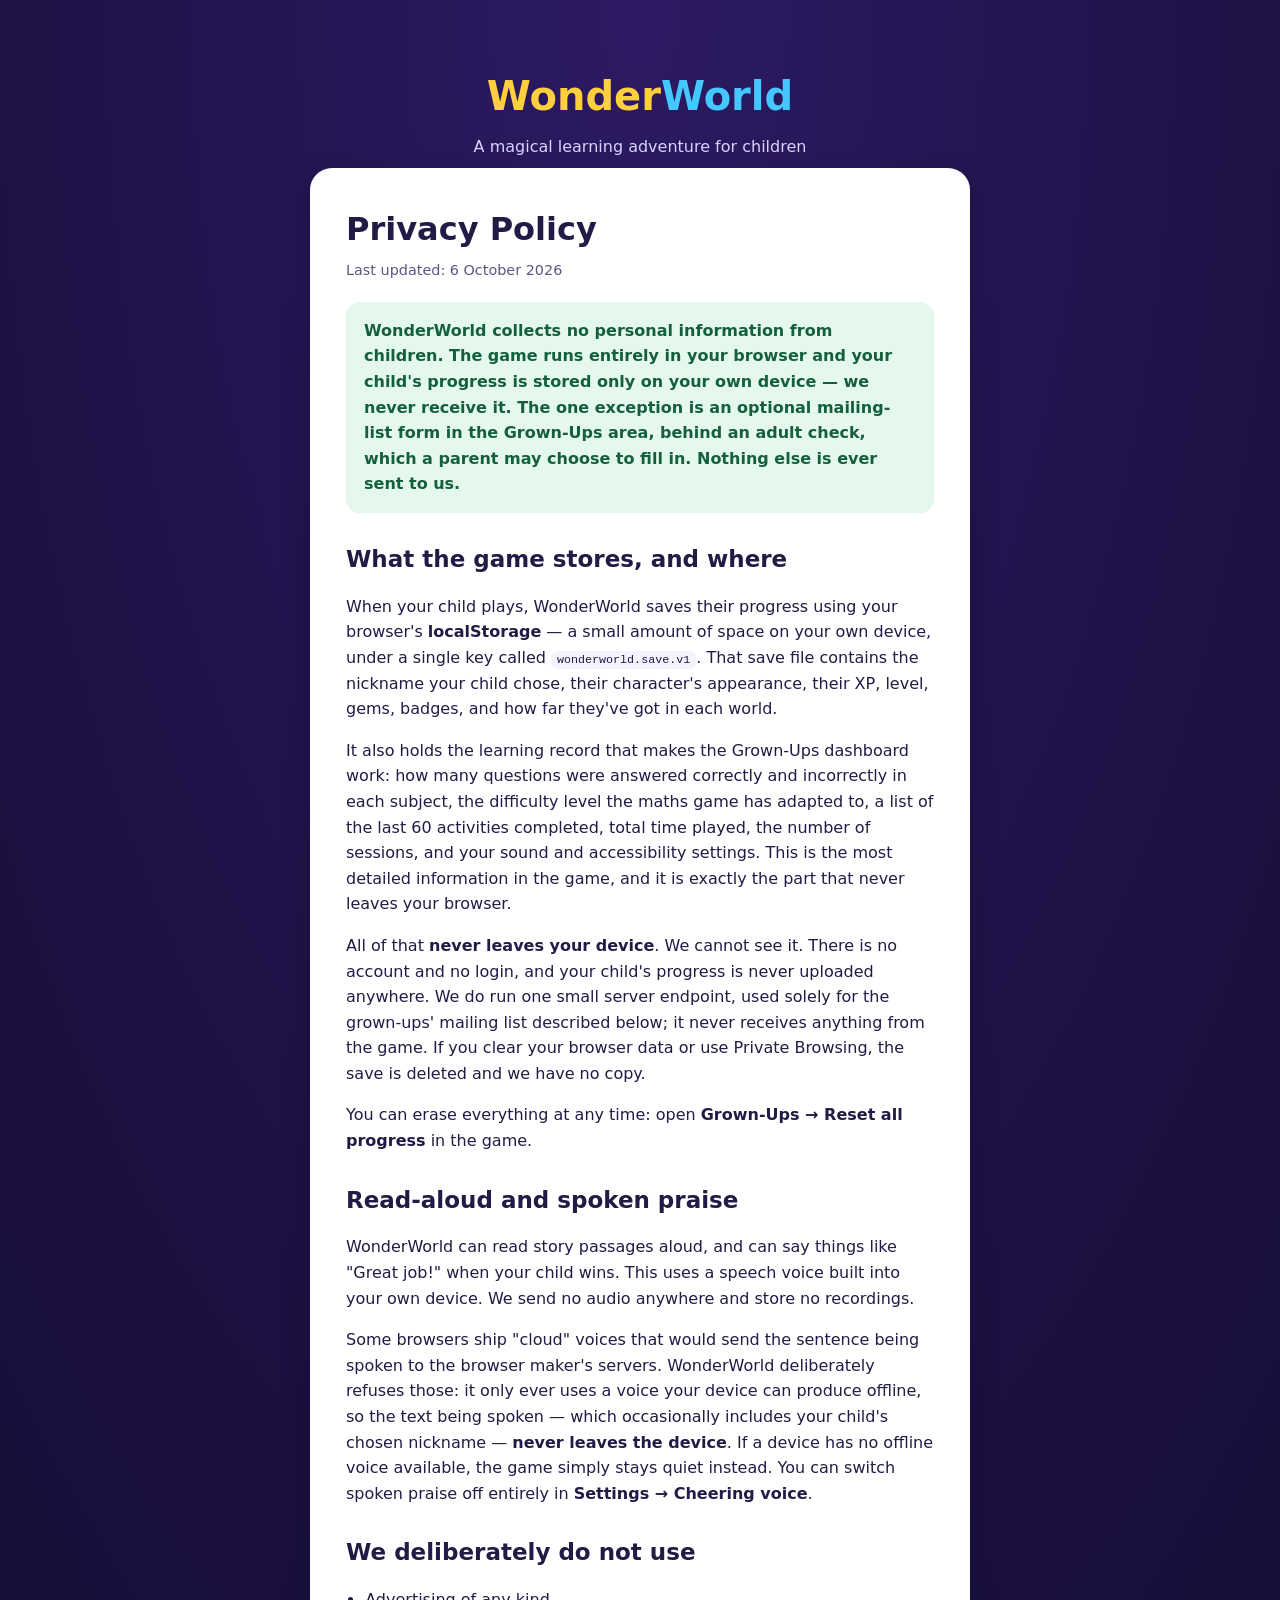
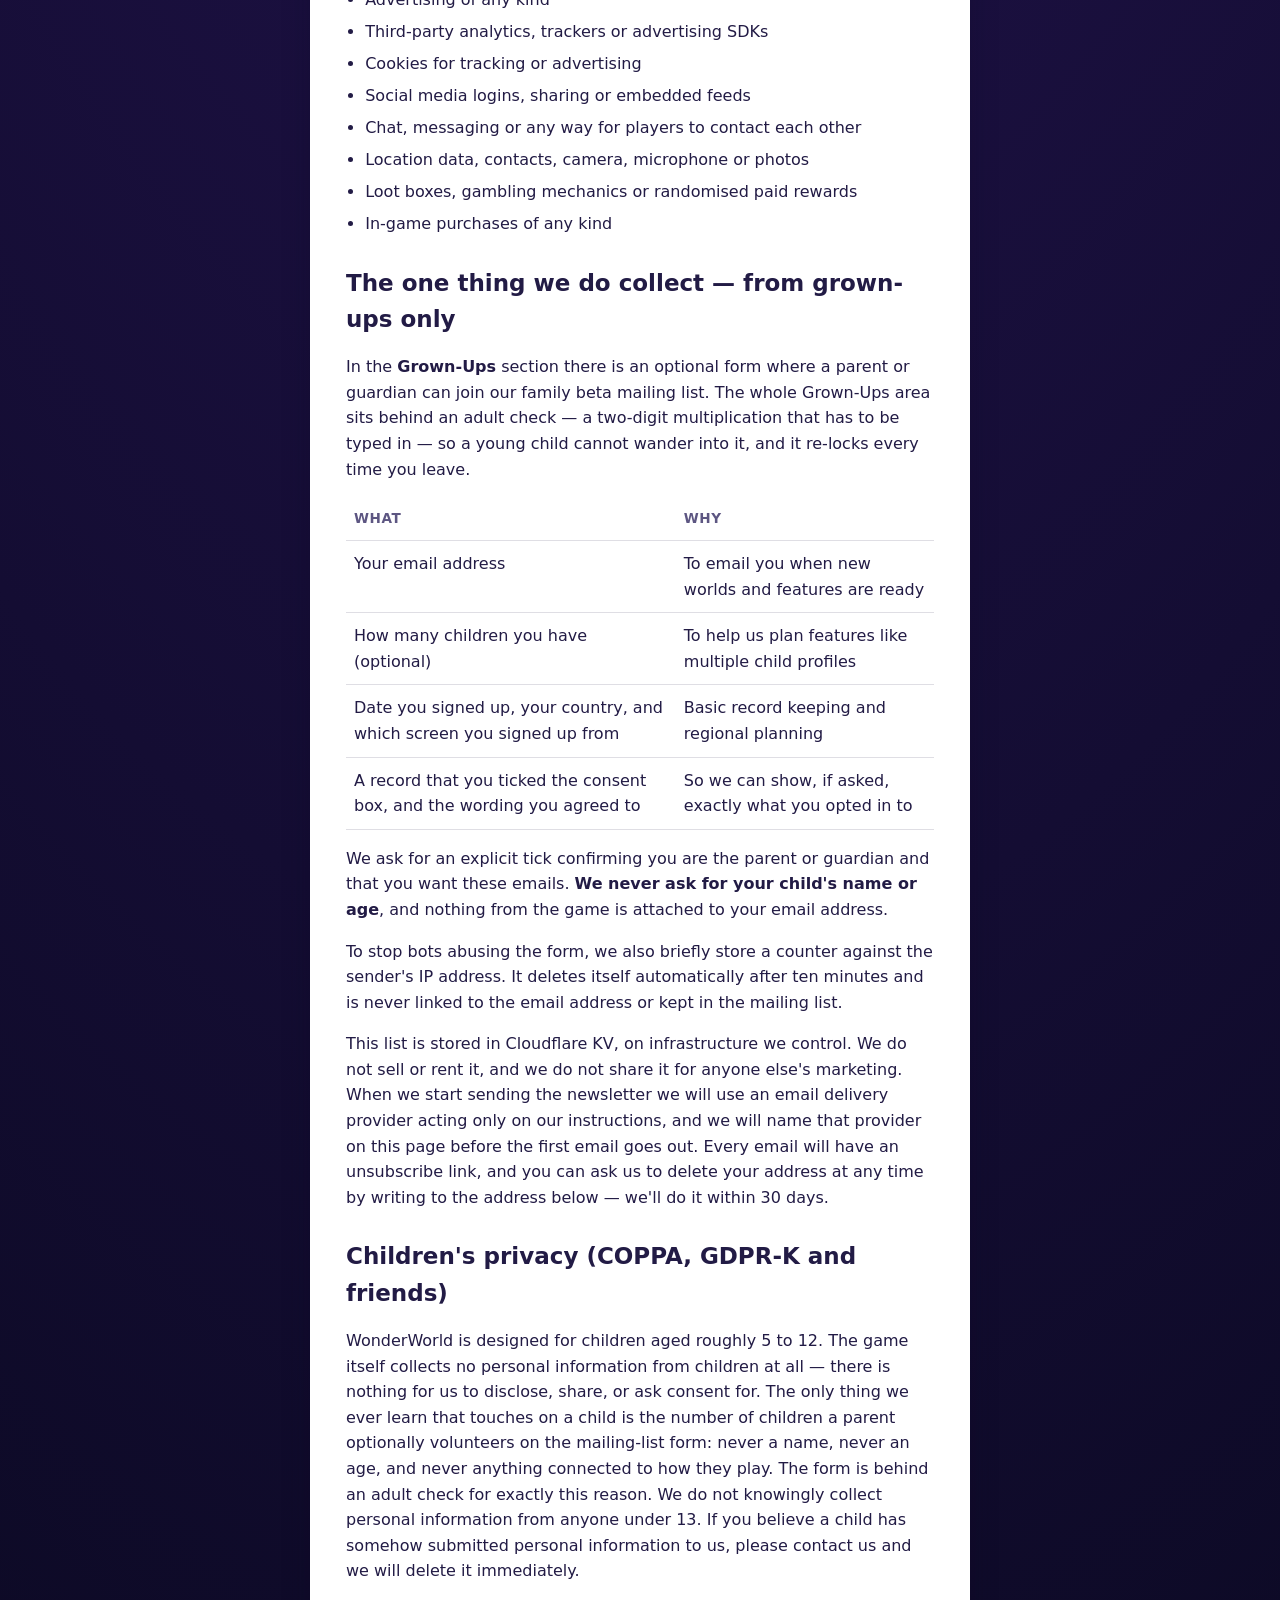
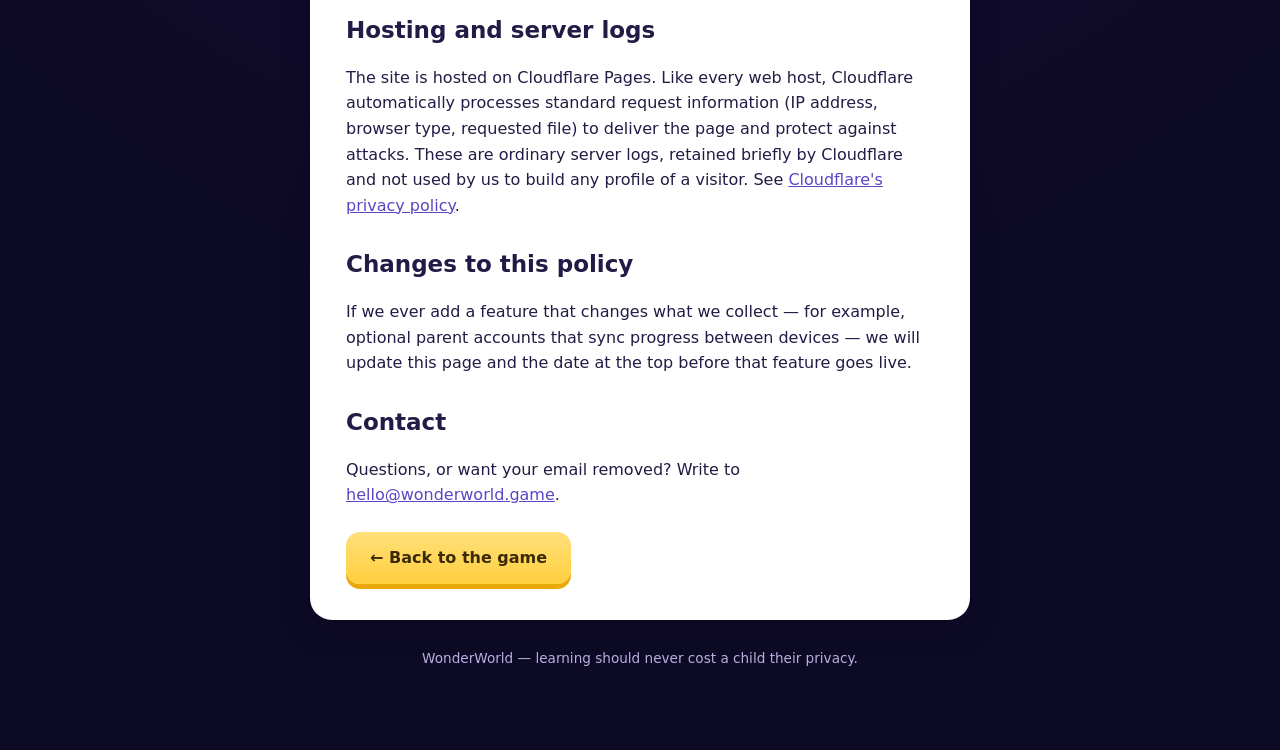
==== privacy.html @ d2810972 "updates" ====
<!DOCTYPE html>
<html lang="en">
<head>
<meta charset="utf-8">
<meta name="viewport" content="width=device-width, initial-scale=1, viewport-fit=cover">
<meta name="theme-color" content="#1b1040">
<meta name="description" content="WonderWorld privacy policy — a children's learning game that collects no personal information from children.">
<link rel="icon" type="image/png" sizes="32x32" href="assets/favicon-32.png">
<link rel="apple-touch-icon" href="assets/apple-touch-icon.png">
<title>Privacy Policy — WonderWorld</title>
<style>
  :root { --ink:#221b45; --soft:#5d5682; --line:rgba(34,27,69,.14); }
  * { box-sizing: border-box; }
  body {
    margin: 0; padding: 0;
    font-family: ui-rounded, "SF Pro Rounded", "Nunito", system-ui, -apple-system, sans-serif;
    line-height: 1.6; color: var(--ink);
    background: radial-gradient(130% 90% at 50% 0%, #2d1a63 0%, #1b1040 45%, #0d0a26 100%);
    min-height: 100vh;
  }
  .wrap { max-width: 740px; margin: 0 auto; padding: clamp(16px,4vw,40px); }
  header { text-align: center; color: #fff; padding: 24px 0 8px; }
  header .logo { font-size: clamp(26px,6vw,40px); font-weight: 900; margin: 0; }
  header .logo b { color: #ffcf3d; font-weight: 900; }
  header .logo i { color: #45c8ff; font-style: normal; }
  header p { color: #d8d2ff; margin: 6px 0 0; }
  main {
    background: #fff; border-radius: 22px; padding: clamp(18px,4vw,36px);
    box-shadow: 0 10px 28px rgba(10,6,32,.28); margin-bottom: 28px;
  }
  h1 { font-size: clamp(24px,5vw,32px); margin: 0 0 4px; }
  h2 { font-size: clamp(18px,3.6vw,23px); margin: 28px 0 8px; }
  .updated { color: var(--soft); margin: 0 0 20px; font-size: .9em; }
  .highlight {
    background: #e4f8ed; border-radius: 14px; padding: 16px 18px;
    font-weight: 700; color: #15603c; margin: 0 0 20px;
  }
  table { width: 100%; border-collapse: collapse; margin: 12px 0; }
  th, td { text-align: left; padding: 10px 8px; border-bottom: 1px solid var(--line); vertical-align: top; }
  th { font-size: .85em; color: var(--soft); text-transform: uppercase; letter-spacing: .04em; }
  ul { padding-left: 1.2em; } li { margin-bottom: .4em; }
  a { color: #5847c4; }
  .back {
    display: inline-flex; align-items: center; gap: 8px; min-height: 52px;
    padding: 12px 24px; border-radius: 14px; text-decoration: none; font-weight: 800;
    color: #3b2a05; background: linear-gradient(180deg,#ffe07a,#ffcf3d);
    box-shadow: 0 5px 0 #e9a908; margin-top: 8px;
  }
  footer { text-align: center; color: #b8b0e0; font-size: .85em; padding-bottom: 40px; }
  code { background:#f6f3ff; padding:2px 6px; border-radius:6px; font-size:.9em; }
</style>
</head>
<body>
<div class="wrap">
  <header>
    <p class="logo"><b>Wonder</b><i>World</i></p>
    <p>A magical learning adventure for children</p>
  </header>

  <main>
    <h1>Privacy Policy</h1>
    <p class="updated">Last updated: 6 October 2026</p>

    <p class="highlight">
      WonderWorld collects no personal information from children. The game runs entirely in
      your browser and your child's progress is stored only on your own device — we never
      receive it. The one exception is an optional mailing-list form in the Grown-Ups area,
      behind an adult check, which a parent may choose to fill in. Nothing else is ever sent
      to us.
    </p>

    <h2>What the game stores, and where</h2>
    <p>
      When your child plays, WonderWorld saves their progress using your browser's
      <strong>localStorage</strong> — a small amount of space on your own device, under a
      single key called <code>wonderworld.save.v1</code>. That save file contains the nickname
      your child chose, their character's appearance, their XP, level, gems, badges, and how
      far they've got in each world.
    </p>
    <p>
      It also holds the learning record that makes the Grown-Ups dashboard work: how many
      questions were answered correctly and incorrectly in each subject, the difficulty level
      the maths game has adapted to, a list of the last 60 activities completed, total time
      played, the number of sessions, and your sound and accessibility settings. This is the
      most detailed information in the game, and it is exactly the part that never leaves
      your browser.
    </p>
    <p>
      All of that <strong>never leaves your device</strong>. We cannot see it. There is no
      account and no login, and your child's progress is never uploaded anywhere. We do run
      one small server endpoint, used solely for the grown-ups' mailing list described below;
      it never receives anything from the game. If you clear your
      browser data or use Private Browsing, the save is deleted and we have no copy.
    </p>
    <p>
      You can erase everything at any time: open <strong>Grown-Ups → Reset all progress</strong>
      in the game.
    </p>

    <h2>Read-aloud and spoken praise</h2>
    <p>
      WonderWorld can read story passages aloud, and can say things like "Great job!" when
      your child wins. This uses a speech voice built into your own device. We send no audio
      anywhere and store no recordings.
    </p>
    <p>
      Some browsers ship "cloud" voices that would send the sentence being spoken to the
      browser maker's servers. WonderWorld deliberately refuses those: it only ever uses a
      voice your device can produce offline, so the text being spoken — which occasionally
      includes your child's chosen nickname — <strong>never leaves the device</strong>. If a
      device has no offline voice available, the game simply stays quiet instead. You can
      switch spoken praise off entirely in <strong>Settings → Cheering voice</strong>.
    </p>

    <h2>We deliberately do not use</h2>
    <ul>
      <li>Advertising of any kind</li>
      <li>Third-party analytics, trackers or advertising SDKs</li>
      <li>Cookies for tracking or advertising</li>
      <li>Social media logins, sharing or embedded feeds</li>
      <li>Chat, messaging or any way for players to contact each other</li>
      <li>Location data, contacts, camera, microphone or photos</li>
      <li>Loot boxes, gambling mechanics or randomised paid rewards</li>
      <li>In-game purchases of any kind</li>
    </ul>

    <h2>The one thing we do collect — from grown-ups only</h2>
    <p>
      In the <strong>Grown-Ups</strong> section there is an optional form where a parent or
      guardian can join our family beta mailing list. The whole Grown-Ups area sits behind an
      adult check — a two-digit multiplication that has to be typed in — so a young child
      cannot wander into it, and it re-locks every time you leave.
    </p>
    <table>
      <tr><th>What</th><th>Why</th></tr>
      <tr><td>Your email address</td><td>To email you when new worlds and features are ready</td></tr>
      <tr><td>How many children you have (optional)</td><td>To help us plan features like multiple child profiles</td></tr>
      <tr><td>Date you signed up, your country, and which screen you signed up from</td><td>Basic record keeping and regional planning</td></tr>
      <tr><td>A record that you ticked the consent box, and the wording you agreed to</td><td>So we can show, if asked, exactly what you opted in to</td></tr>
    </table>
    <p>
      We ask for an explicit tick confirming you are the parent or guardian and that you want
      these emails. <strong>We never ask for your child's name or age</strong>, and nothing
      from the game is attached to your email address.
    </p>
    <p>
      To stop bots abusing the form, we also briefly store a counter against the sender's IP
      address. It deletes itself automatically after ten minutes and is never linked to the
      email address or kept in the mailing list.
    </p>
    <p>
      This list is stored in Cloudflare KV, on infrastructure we control. We do not sell or
      rent it, and we do not share it for anyone else's marketing. When we start sending the
      newsletter we will use an email delivery provider acting only on our instructions, and
      we will name that provider on this page before the first email goes out. Every email
      will have an unsubscribe link, and you can ask us to delete your address at any time by
      writing to the address below — we'll do it within 30 days.
    </p>

    <h2>Children's privacy (COPPA, GDPR-K and friends)</h2>
    <p>
      WonderWorld is designed for children aged roughly 5 to 12. The game itself collects no
      personal information from children at all — there is nothing for us to disclose, share,
      or ask consent for. The only thing we ever learn that touches on a child is the number
      of children a parent optionally volunteers on the mailing-list form: never a name, never
      an age, and never anything connected to how they play. The form is behind an adult check
      for exactly this reason. We do not knowingly collect personal information from anyone
      under 13. If you believe a child has somehow submitted personal information to us, please
      contact us and we will delete it immediately.
    </p>

    <h2>Hosting and server logs</h2>
    <p>
      The site is hosted on Cloudflare Pages. Like every web host, Cloudflare automatically
      processes standard request information (IP address, browser type, requested file) to
      deliver the page and protect against attacks. These are ordinary server logs, retained
      briefly by Cloudflare and not used by us to build any profile of a visitor. See
      <a href="https://www.cloudflare.com/privacypolicy/" target="_blank" rel="noopener">Cloudflare's privacy policy</a>.
    </p>

    <h2>Changes to this policy</h2>
    <p>
      If we ever add a feature that changes what we collect — for example, optional parent
      accounts that sync progress between devices — we will update this page and the date at
      the top before that feature goes live.
    </p>

    <h2>Contact</h2>
    <p>
      Questions, or want your email removed? Write to
      <a href="mailto:hello@wonderworld.game">hello@wonderworld.game</a>.
    </p>

    <a class="back" href="index.html">← Back to the game</a>
  </main>

  <footer>WonderWorld — learning should never cost a child their privacy.</footer>
</div>
</body>
</html>
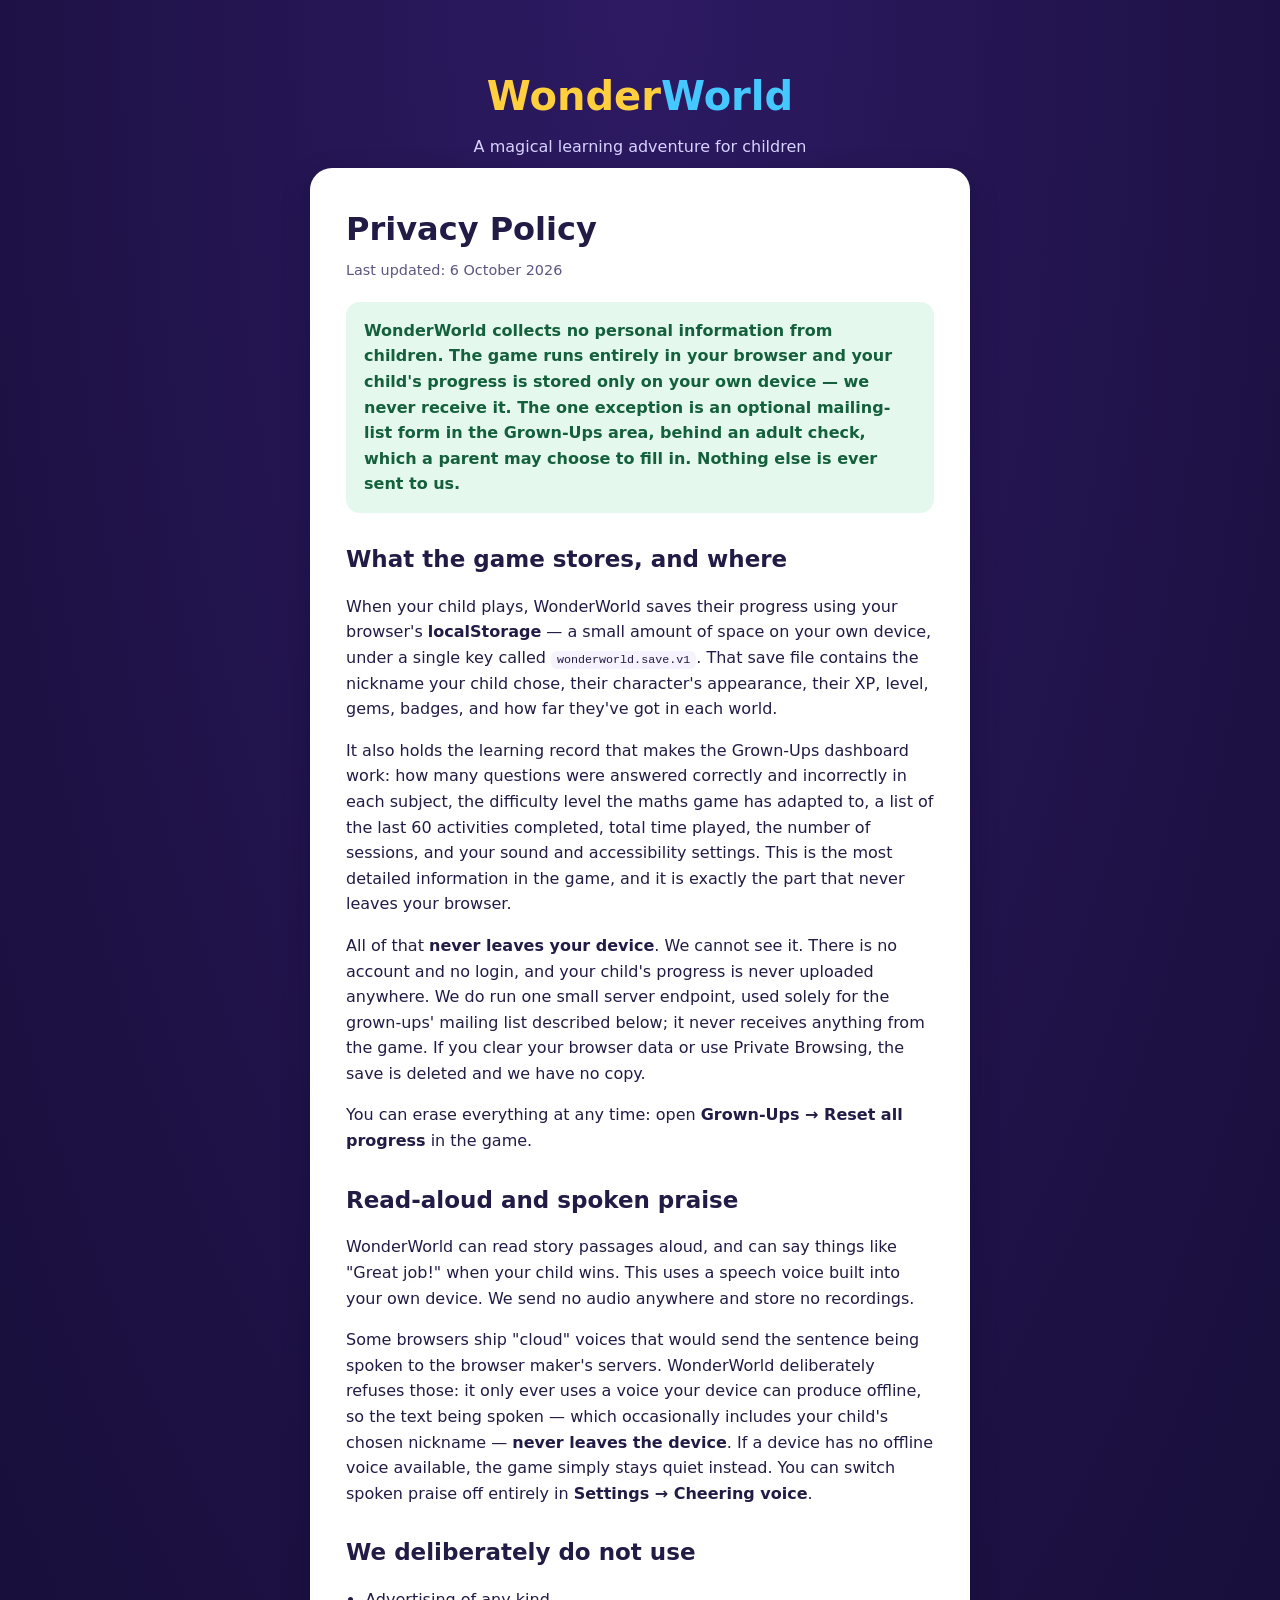
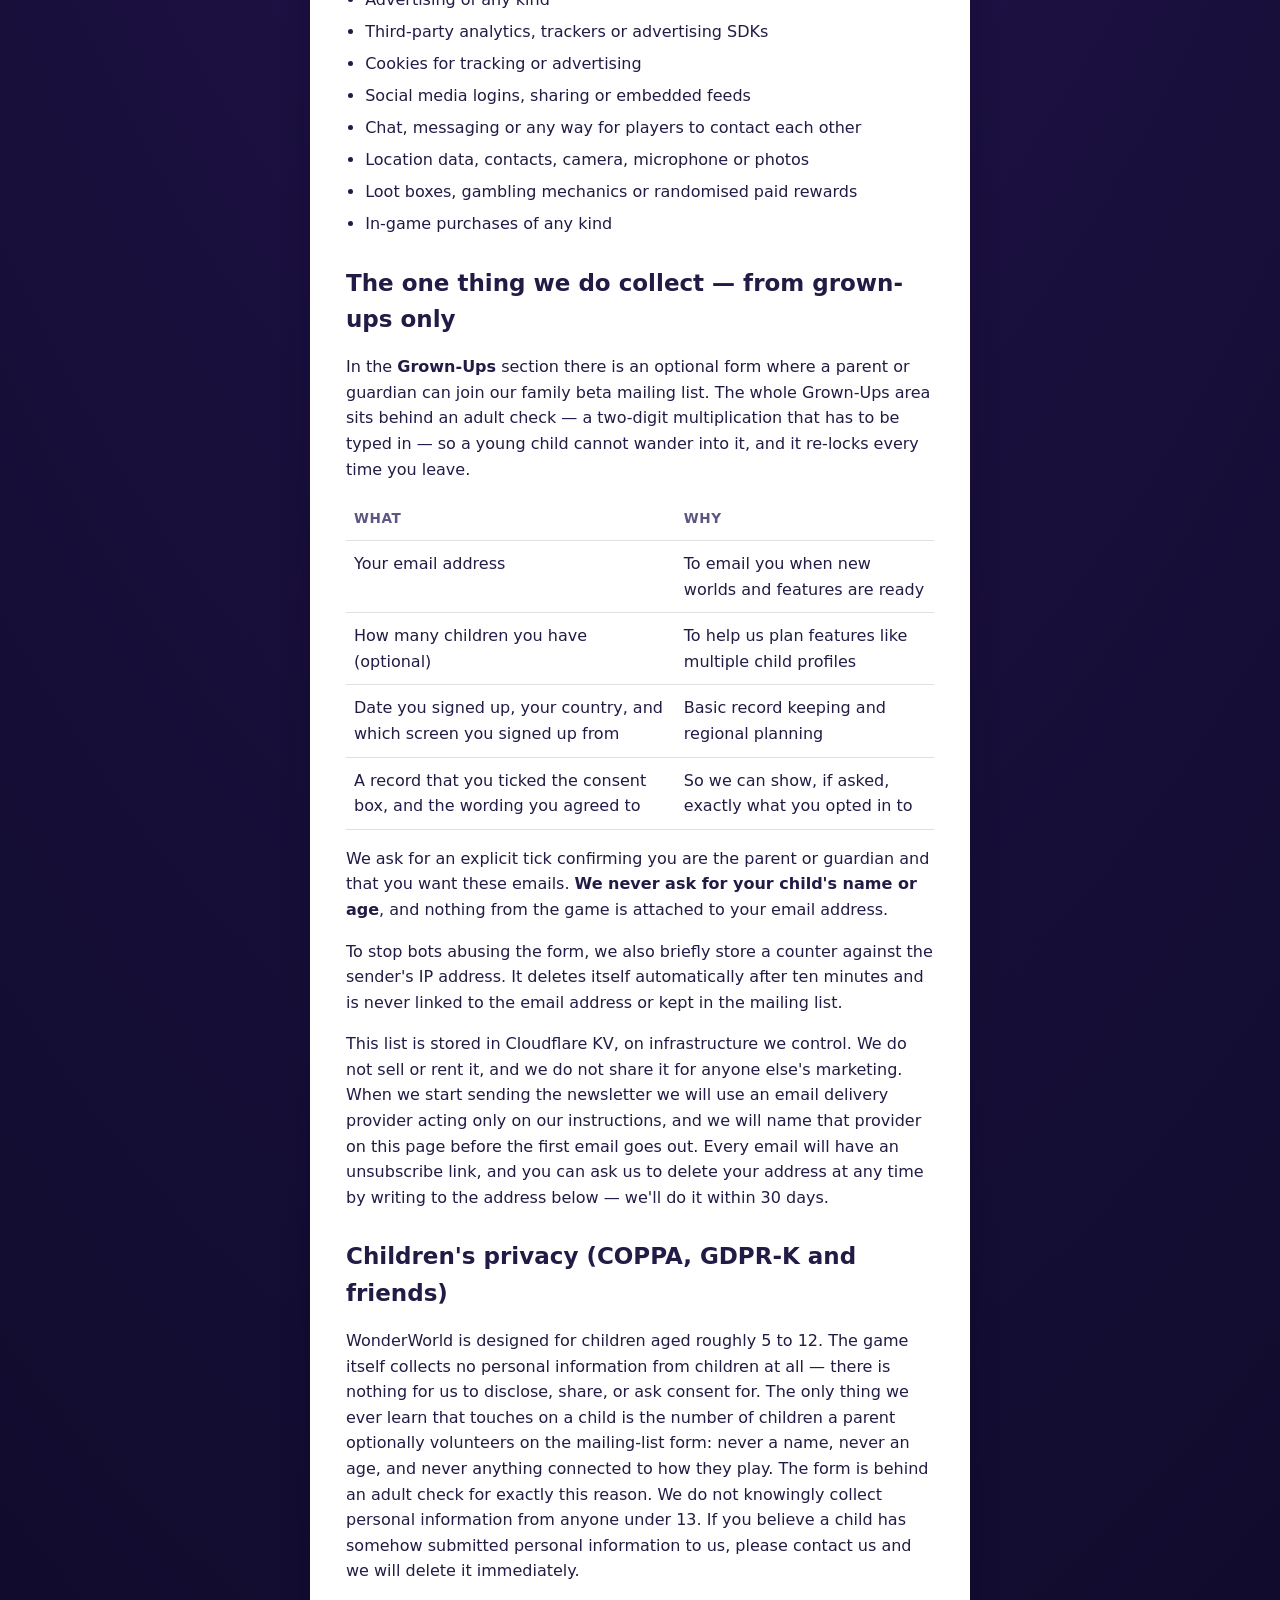
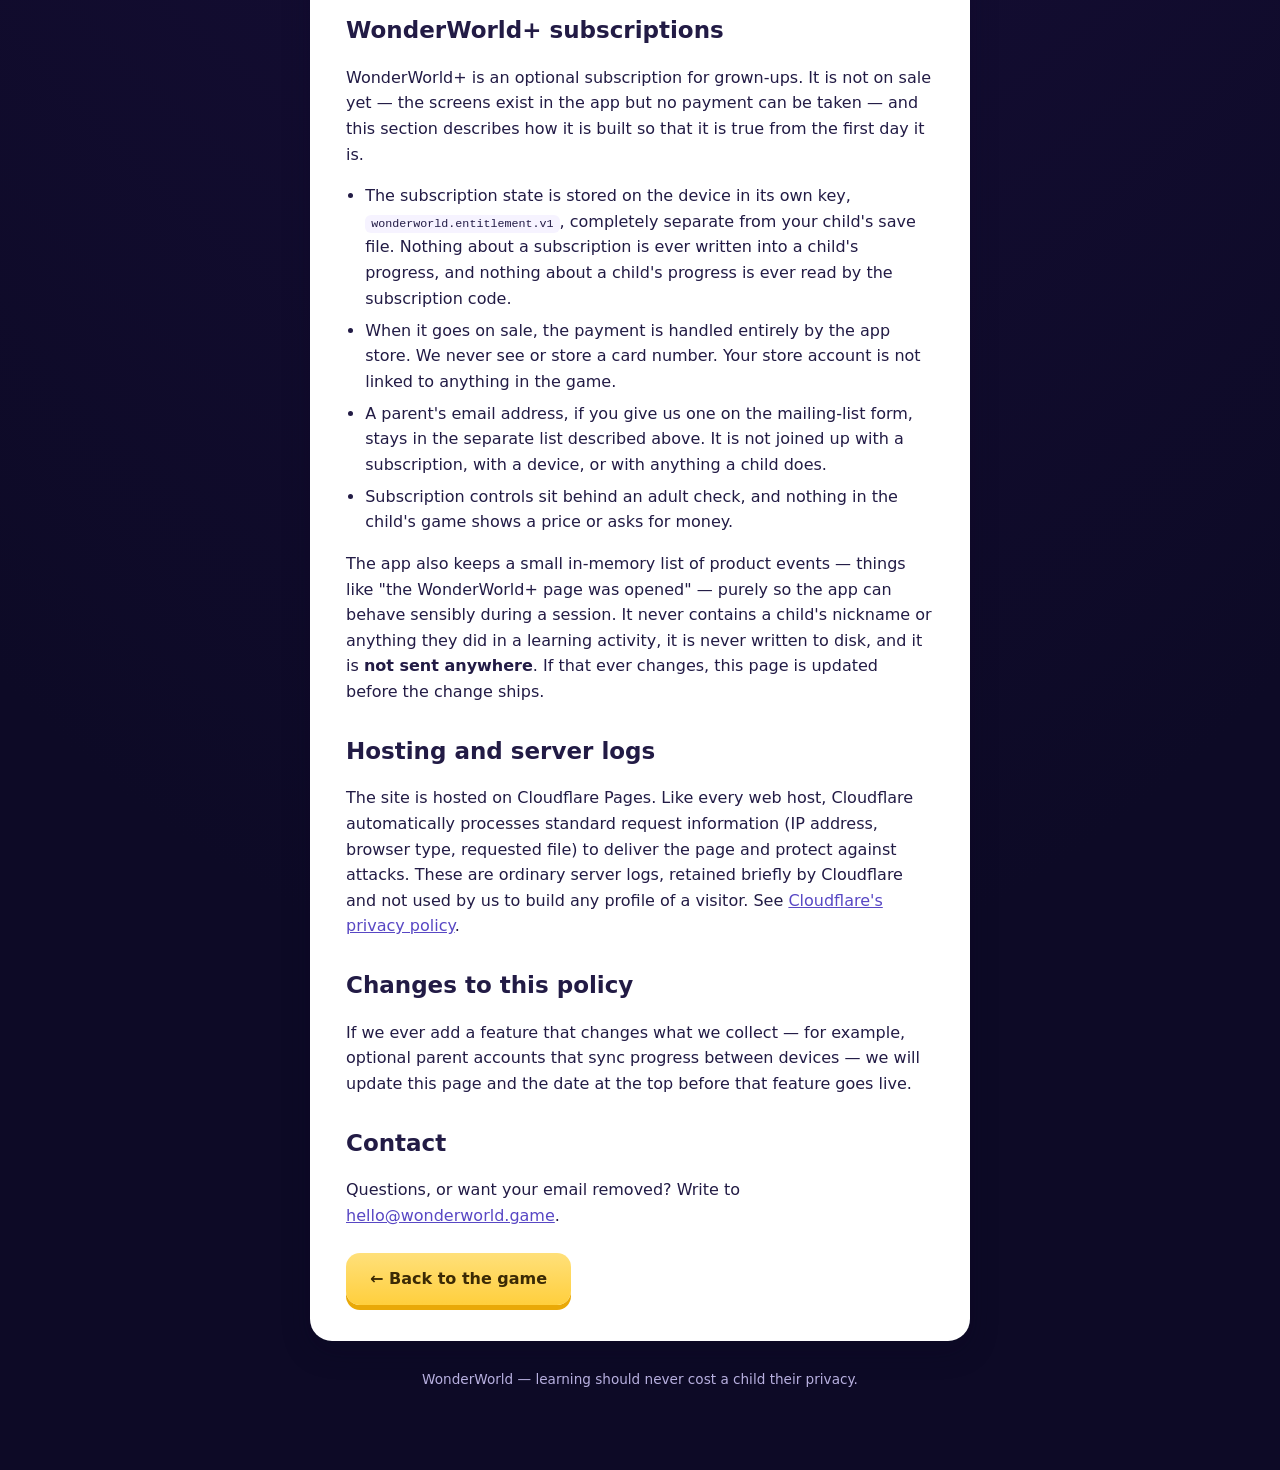
==== commit 0f7555d1: "updates" ====
--- a/privacy.html
+++ b/privacy.html
@@ -169,6 +169,34 @@
       contact us and we will delete it immediately.
     </p>
 
+    <h2>WonderWorld+ subscriptions</h2>
+    <p>
+      WonderWorld+ is an optional subscription for grown-ups. It is not on sale yet — the
+      screens exist in the app but no payment can be taken — and this section describes how
+      it is built so that it is true from the first day it is.
+    </p>
+    <ul>
+      <li>The subscription state is stored on the device in its own key,
+          <code>wonderworld.entitlement.v1</code>, completely separate from your child's save
+          file. Nothing about a subscription is ever written into a child's progress, and
+          nothing about a child's progress is ever read by the subscription code.</li>
+      <li>When it goes on sale, the payment is handled entirely by the app store. We never
+          see or store a card number. Your store account is not linked to anything in the
+          game.</li>
+      <li>A parent's email address, if you give us one on the mailing-list form, stays in the
+          separate list described above. It is not joined up with a subscription, with a
+          device, or with anything a child does.</li>
+      <li>Subscription controls sit behind an adult check, and nothing in the child's game
+          shows a price or asks for money.</li>
+    </ul>
+    <p>
+      The app also keeps a small in-memory list of product events — things like "the
+      WonderWorld+ page was opened" — purely so the app can behave sensibly during a session.
+      It never contains a child's nickname or anything they did in a learning activity, it is
+      never written to disk, and it is <strong>not sent anywhere</strong>. If that ever
+      changes, this page is updated before the change ships.
+    </p>
+
     <h2>Hosting and server logs</h2>
     <p>
       The site is hosted on Cloudflare Pages. Like every web host, Cloudflare automatically
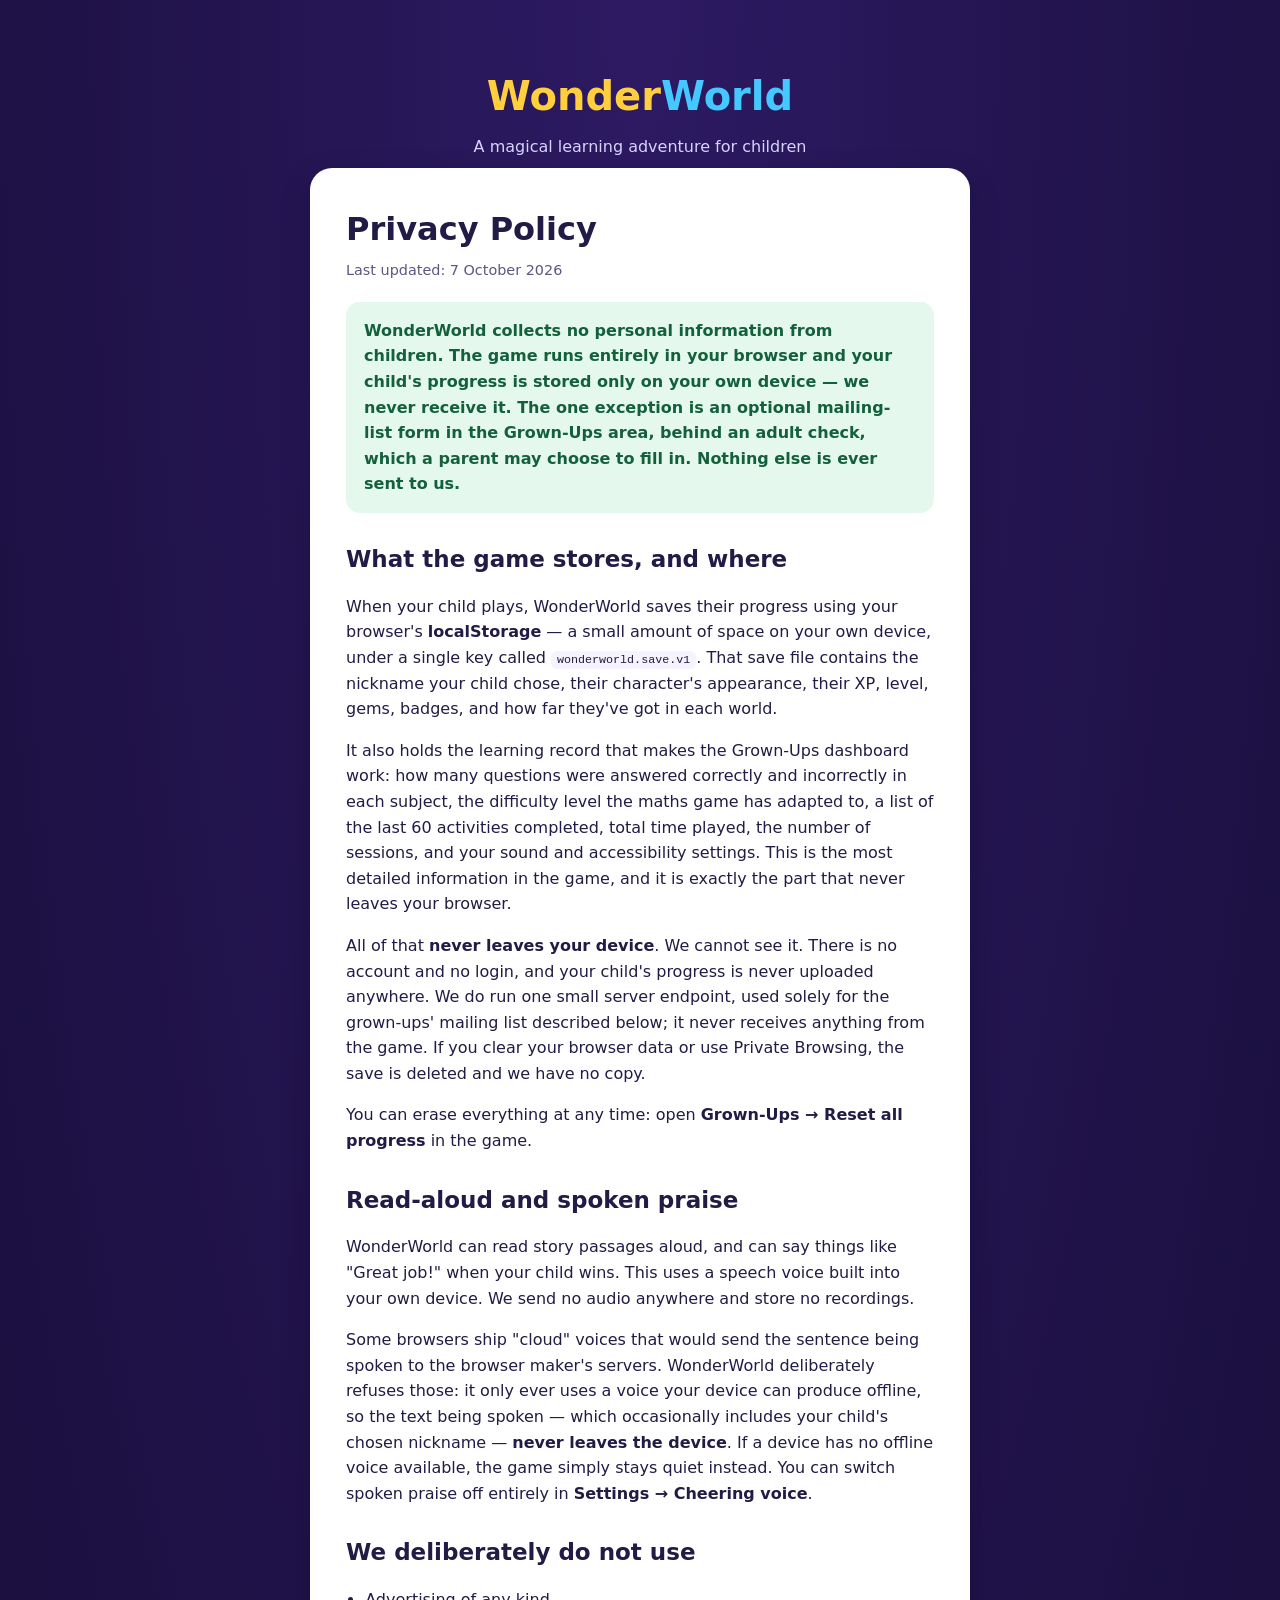
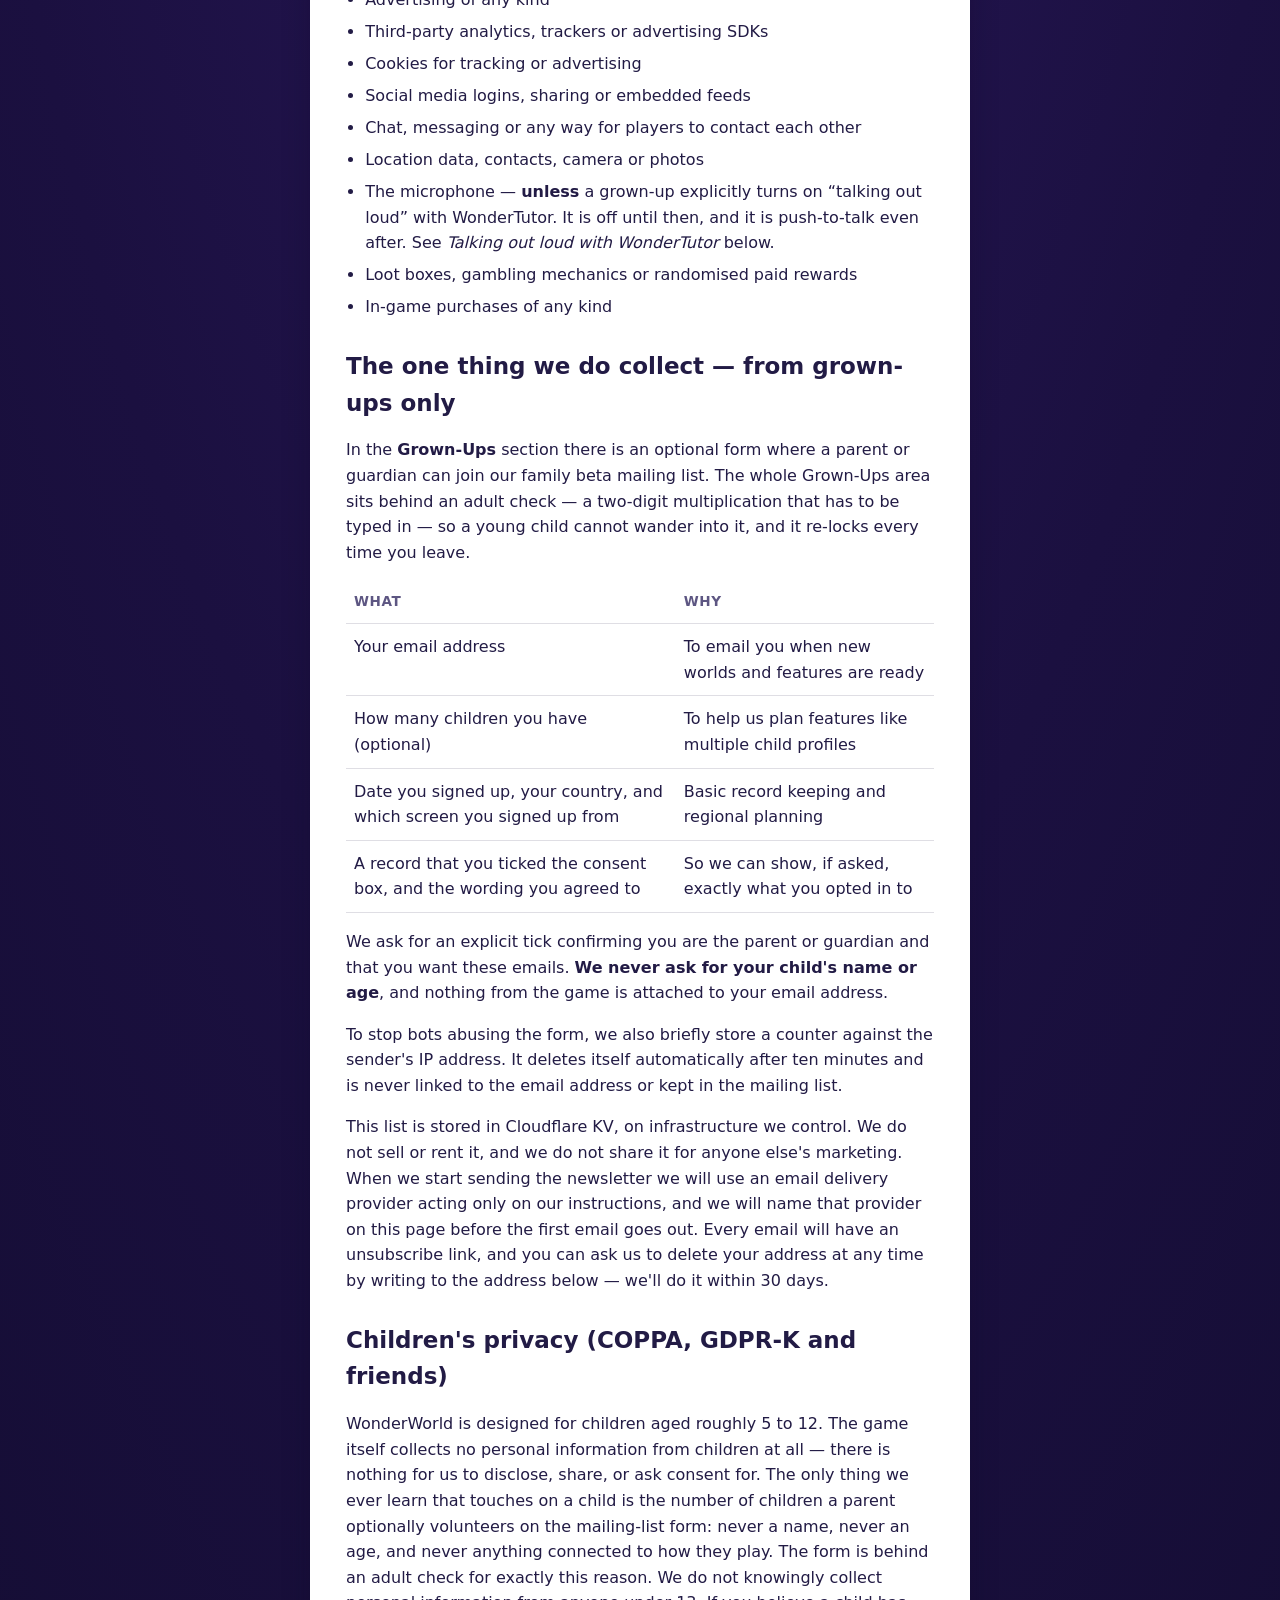
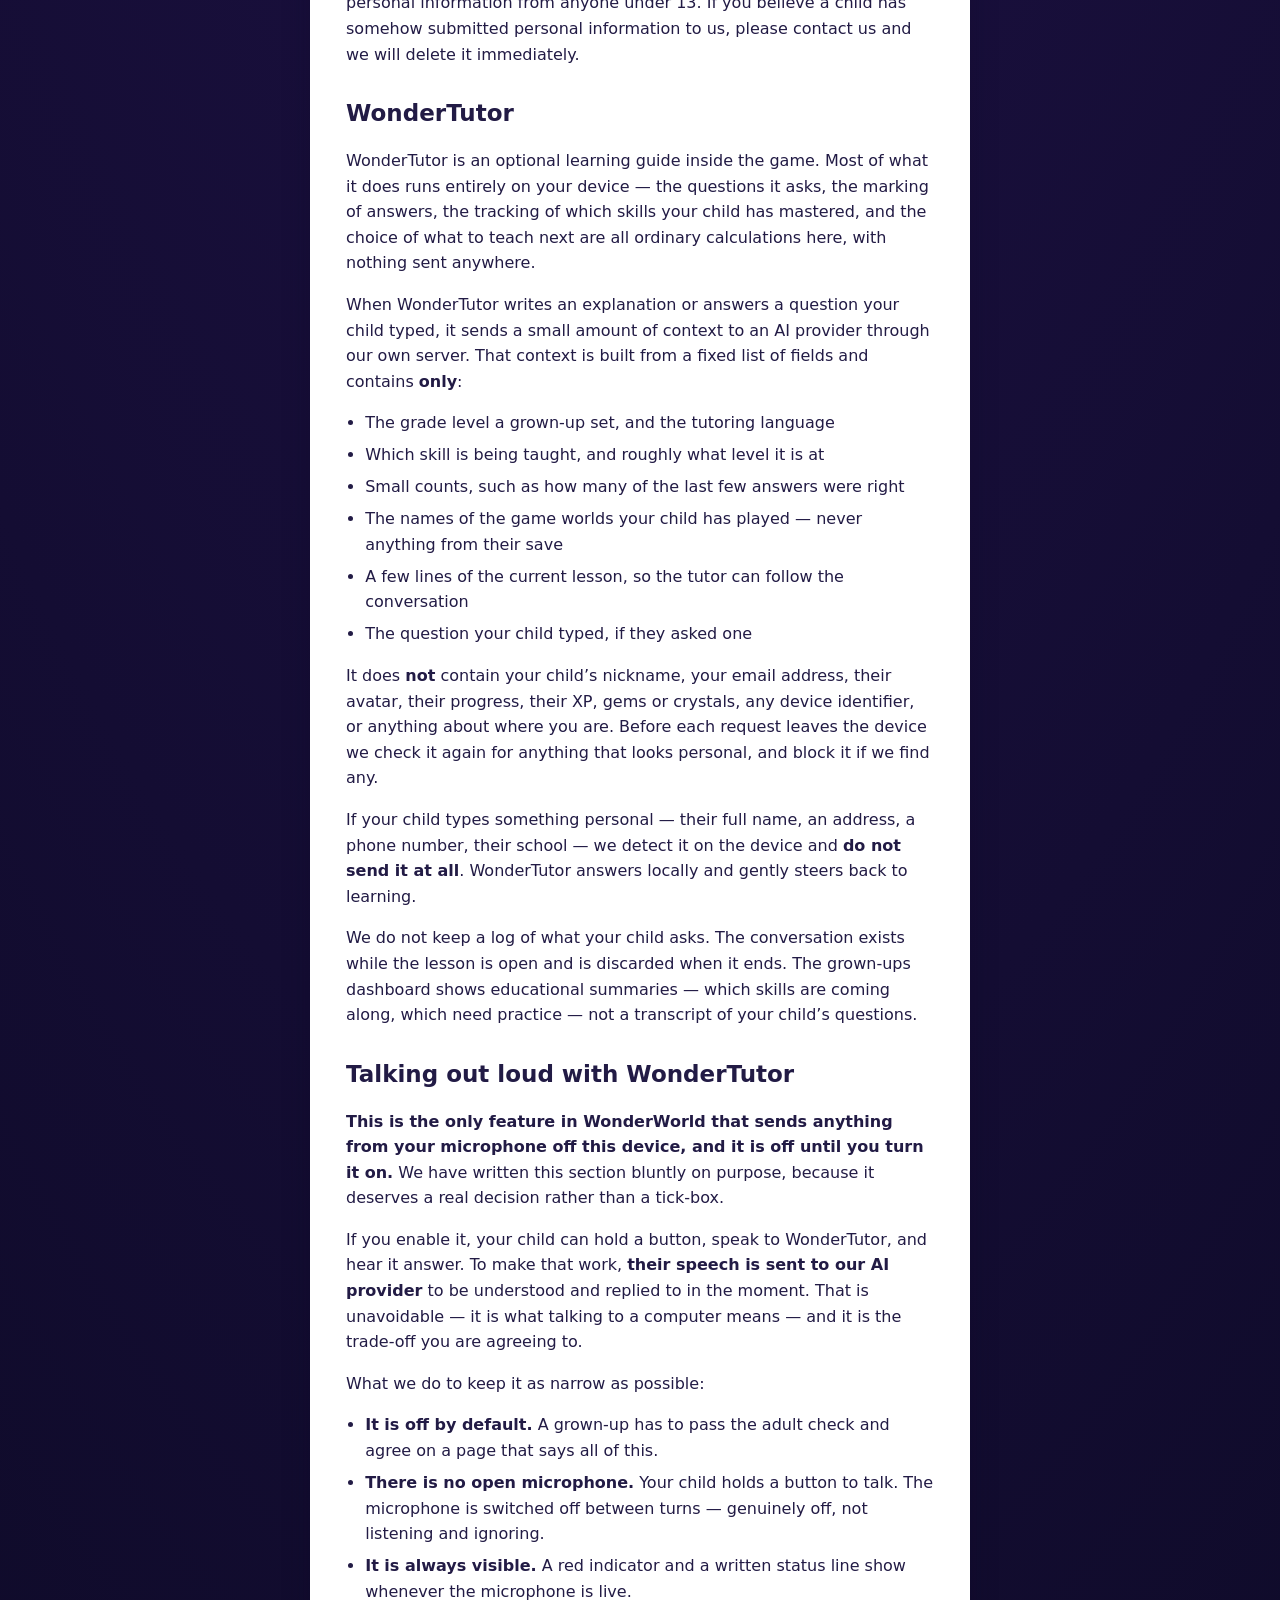
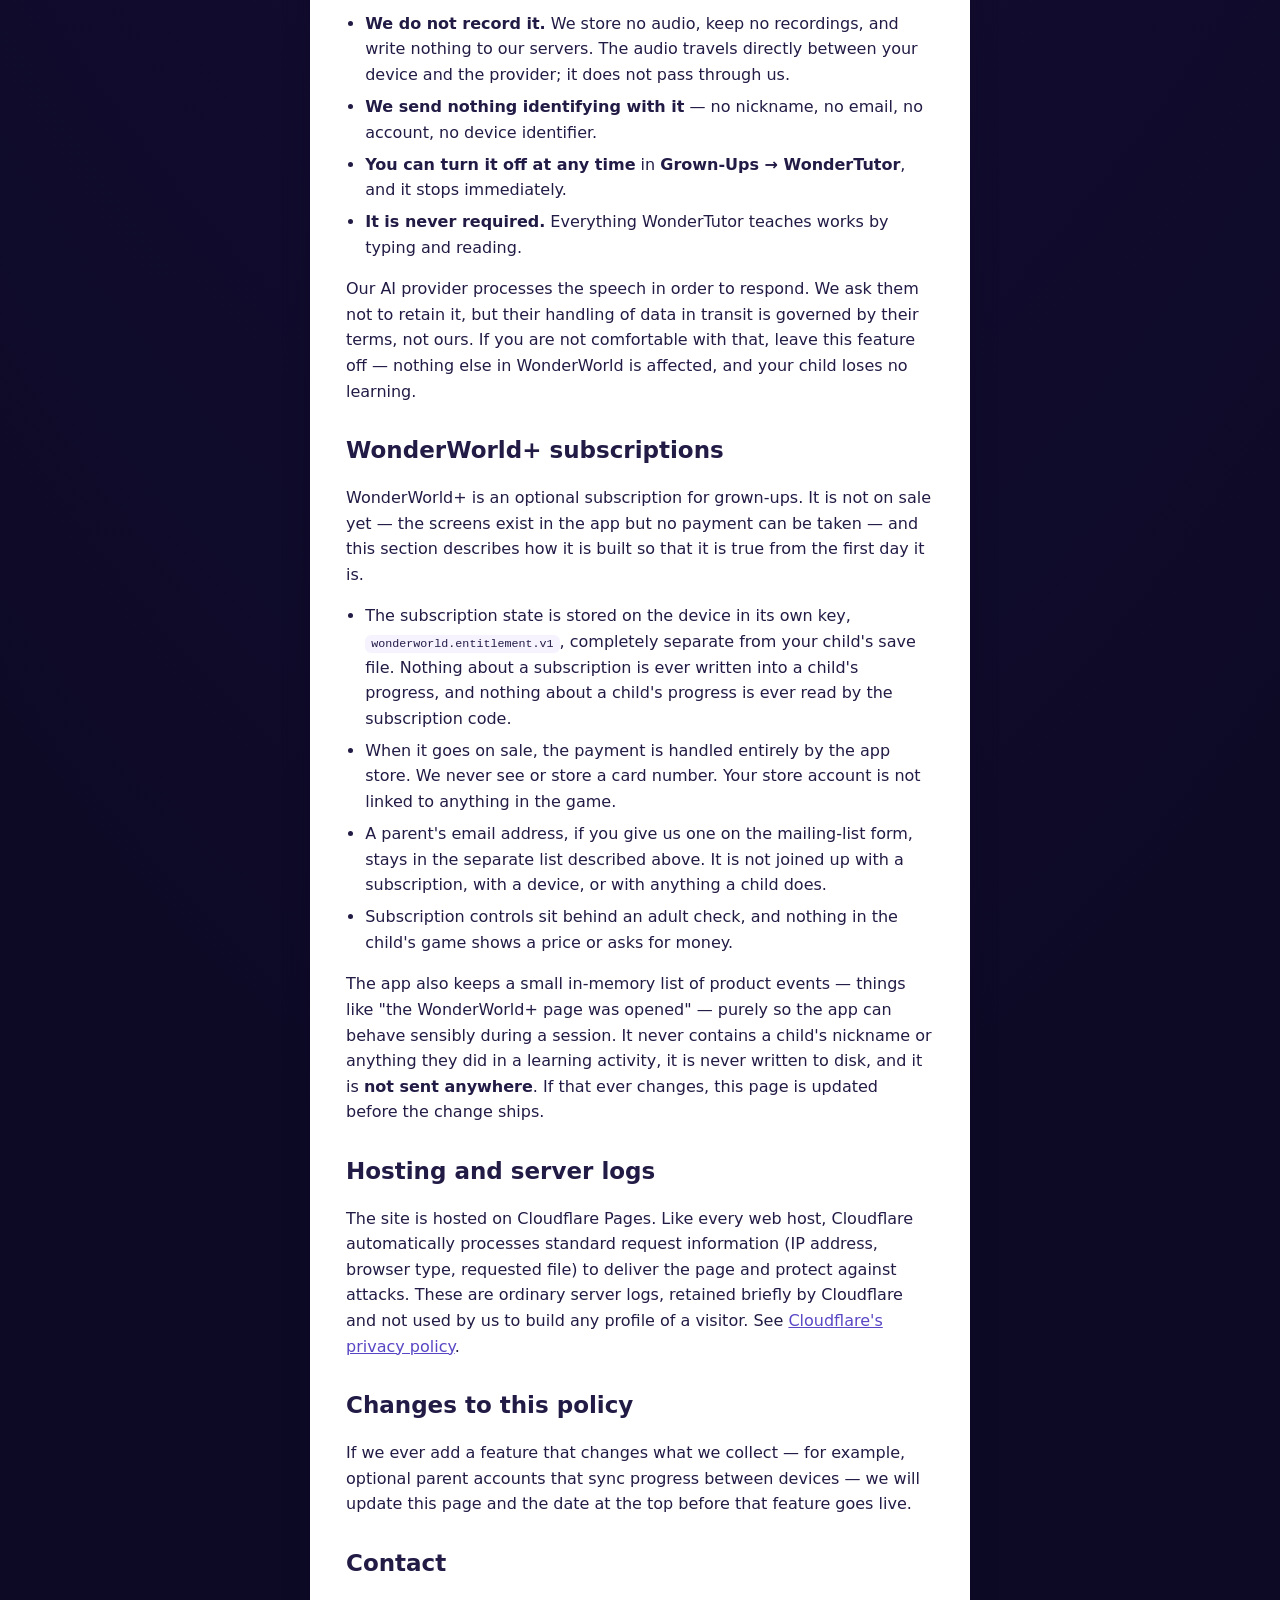
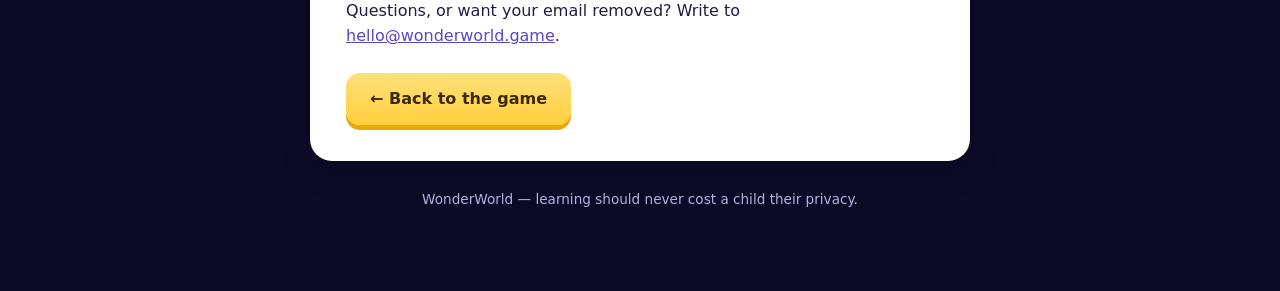
==== commit ef59fc95: "added tutor" ====
--- a/privacy.html
+++ b/privacy.html
@@ -59,7 +59,7 @@
 
   <main>
     <h1>Privacy Policy</h1>
-    <p class="updated">Last updated: 6 October 2026</p>
+    <p class="updated">Last updated: 7 October 2026</p>
 
     <p class="highlight">
       WonderWorld collects no personal information from children. The game runs entirely in
@@ -119,7 +119,10 @@
       <li>Cookies for tracking or advertising</li>
       <li>Social media logins, sharing or embedded feeds</li>
       <li>Chat, messaging or any way for players to contact each other</li>
-      <li>Location data, contacts, camera, microphone or photos</li>
+      <li>Location data, contacts, camera or photos</li>
+      <li>The microphone &mdash; <strong>unless</strong> a grown-up explicitly turns on
+          &ldquo;talking out loud&rdquo; with WonderTutor. It is off until then, and it is
+          push-to-talk even after. See <em>Talking out loud with WonderTutor</em> below.</li>
       <li>Loot boxes, gambling mechanics or randomised paid rewards</li>
       <li>In-game purchases of any kind</li>
     </ul>
@@ -167,6 +170,83 @@
       for exactly this reason. We do not knowingly collect personal information from anyone
       under 13. If you believe a child has somehow submitted personal information to us, please
       contact us and we will delete it immediately.
+    </p>
+
+    <h2>WonderTutor</h2>
+    <p>
+      WonderTutor is an optional learning guide inside the game. Most of what it does runs
+      entirely on your device &mdash; the questions it asks, the marking of answers, the
+      tracking of which skills your child has mastered, and the choice of what to teach next
+      are all ordinary calculations here, with nothing sent anywhere.
+    </p>
+    <p>
+      When WonderTutor writes an explanation or answers a question your child typed, it sends
+      a small amount of context to an AI provider through our own server. That context is
+      built from a fixed list of fields and contains <strong>only</strong>:
+    </p>
+    <ul>
+      <li>The grade level a grown-up set, and the tutoring language</li>
+      <li>Which skill is being taught, and roughly what level it is at</li>
+      <li>Small counts, such as how many of the last few answers were right</li>
+      <li>The names of the game worlds your child has played &mdash; never anything from their save</li>
+      <li>A few lines of the current lesson, so the tutor can follow the conversation</li>
+      <li>The question your child typed, if they asked one</li>
+    </ul>
+    <p>
+      It does <strong>not</strong> contain your child&rsquo;s nickname, your email address, their
+      avatar, their progress, their XP, gems or crystals, any device identifier, or anything
+      about where you are. Before each request leaves the device we check it again for
+      anything that looks personal, and block it if we find any.
+    </p>
+    <p>
+      If your child types something personal &mdash; their full name, an address, a phone
+      number, their school &mdash; we detect it on the device and <strong>do not send it at
+      all</strong>. WonderTutor answers locally and gently steers back to learning.
+    </p>
+    <p>
+      We do not keep a log of what your child asks. The conversation exists while the lesson
+      is open and is discarded when it ends. The grown-ups dashboard shows educational
+      summaries &mdash; which skills are coming along, which need practice &mdash; not a
+      transcript of your child&rsquo;s questions.
+    </p>
+
+    <h2>Talking out loud with WonderTutor</h2>
+    <p>
+      <strong>This is the only feature in WonderWorld that sends anything from your
+      microphone off this device, and it is off until you turn it on.</strong> We have written
+      this section bluntly on purpose, because it deserves a real decision rather than a
+      tick-box.
+    </p>
+    <p>
+      If you enable it, your child can hold a button, speak to WonderTutor, and hear it answer.
+      To make that work, <strong>their speech is sent to our AI provider</strong> to be
+      understood and replied to in the moment. That is unavoidable &mdash; it is what talking to
+      a computer means &mdash; and it is the trade-off you are agreeing to.
+    </p>
+    <p>What we do to keep it as narrow as possible:</p>
+    <ul>
+      <li><strong>It is off by default.</strong> A grown-up has to pass the adult check and
+          agree on a page that says all of this.</li>
+      <li><strong>There is no open microphone.</strong> Your child holds a button to talk. The
+          microphone is switched off between turns &mdash; genuinely off, not listening and
+          ignoring.</li>
+      <li><strong>It is always visible.</strong> A red indicator and a written status line show
+          whenever the microphone is live.</li>
+      <li><strong>We do not record it.</strong> We store no audio, keep no recordings, and
+          write nothing to our servers. The audio travels directly between your device and the
+          provider; it does not pass through us.</li>
+      <li><strong>We send nothing identifying with it</strong> &mdash; no nickname, no email,
+          no account, no device identifier.</li>
+      <li><strong>You can turn it off at any time</strong> in
+          <strong>Grown-Ups &rarr; WonderTutor</strong>, and it stops immediately.</li>
+      <li><strong>It is never required.</strong> Everything WonderTutor teaches works by
+          typing and reading.</li>
+    </ul>
+    <p>
+      Our AI provider processes the speech in order to respond. We ask them not to retain it,
+      but their handling of data in transit is governed by their terms, not ours. If you are
+      not comfortable with that, leave this feature off &mdash; nothing else in WonderWorld is
+      affected, and your child loses no learning.
     </p>
 
     <h2>WonderWorld+ subscriptions</h2>
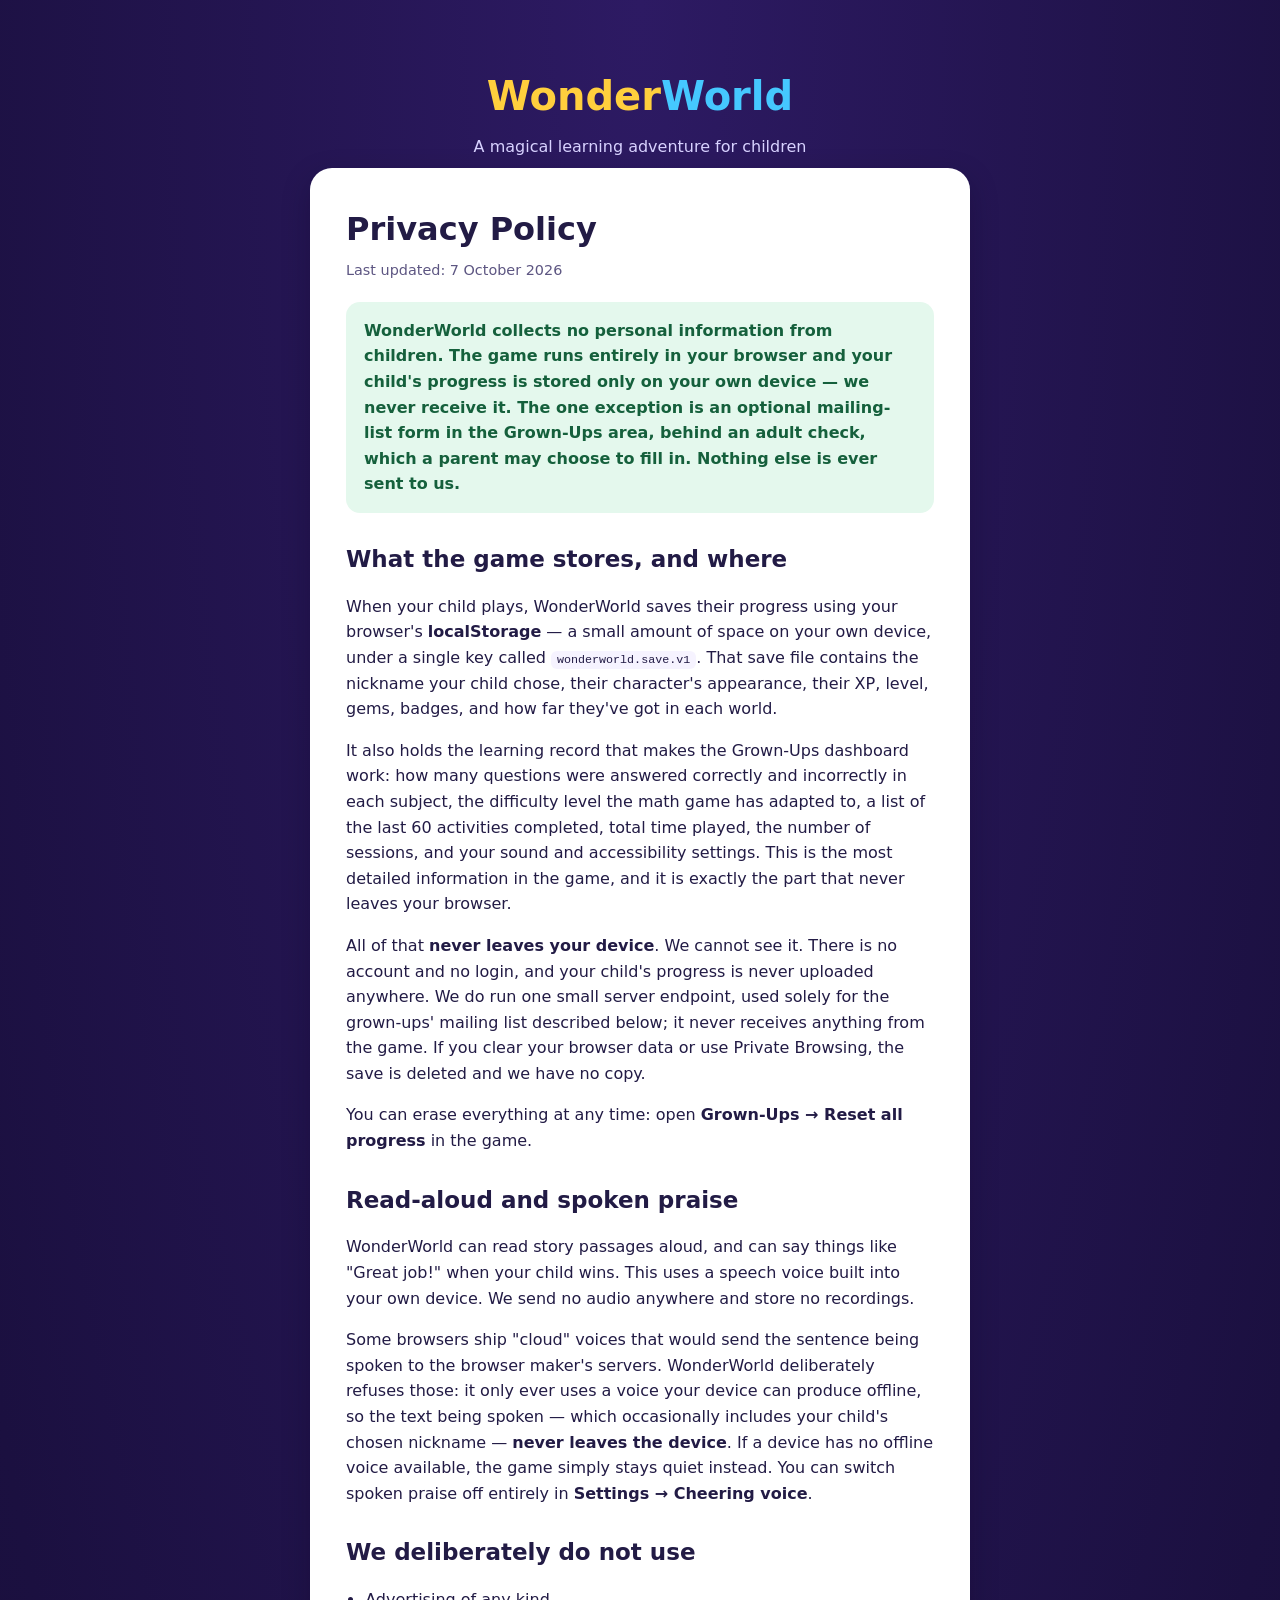
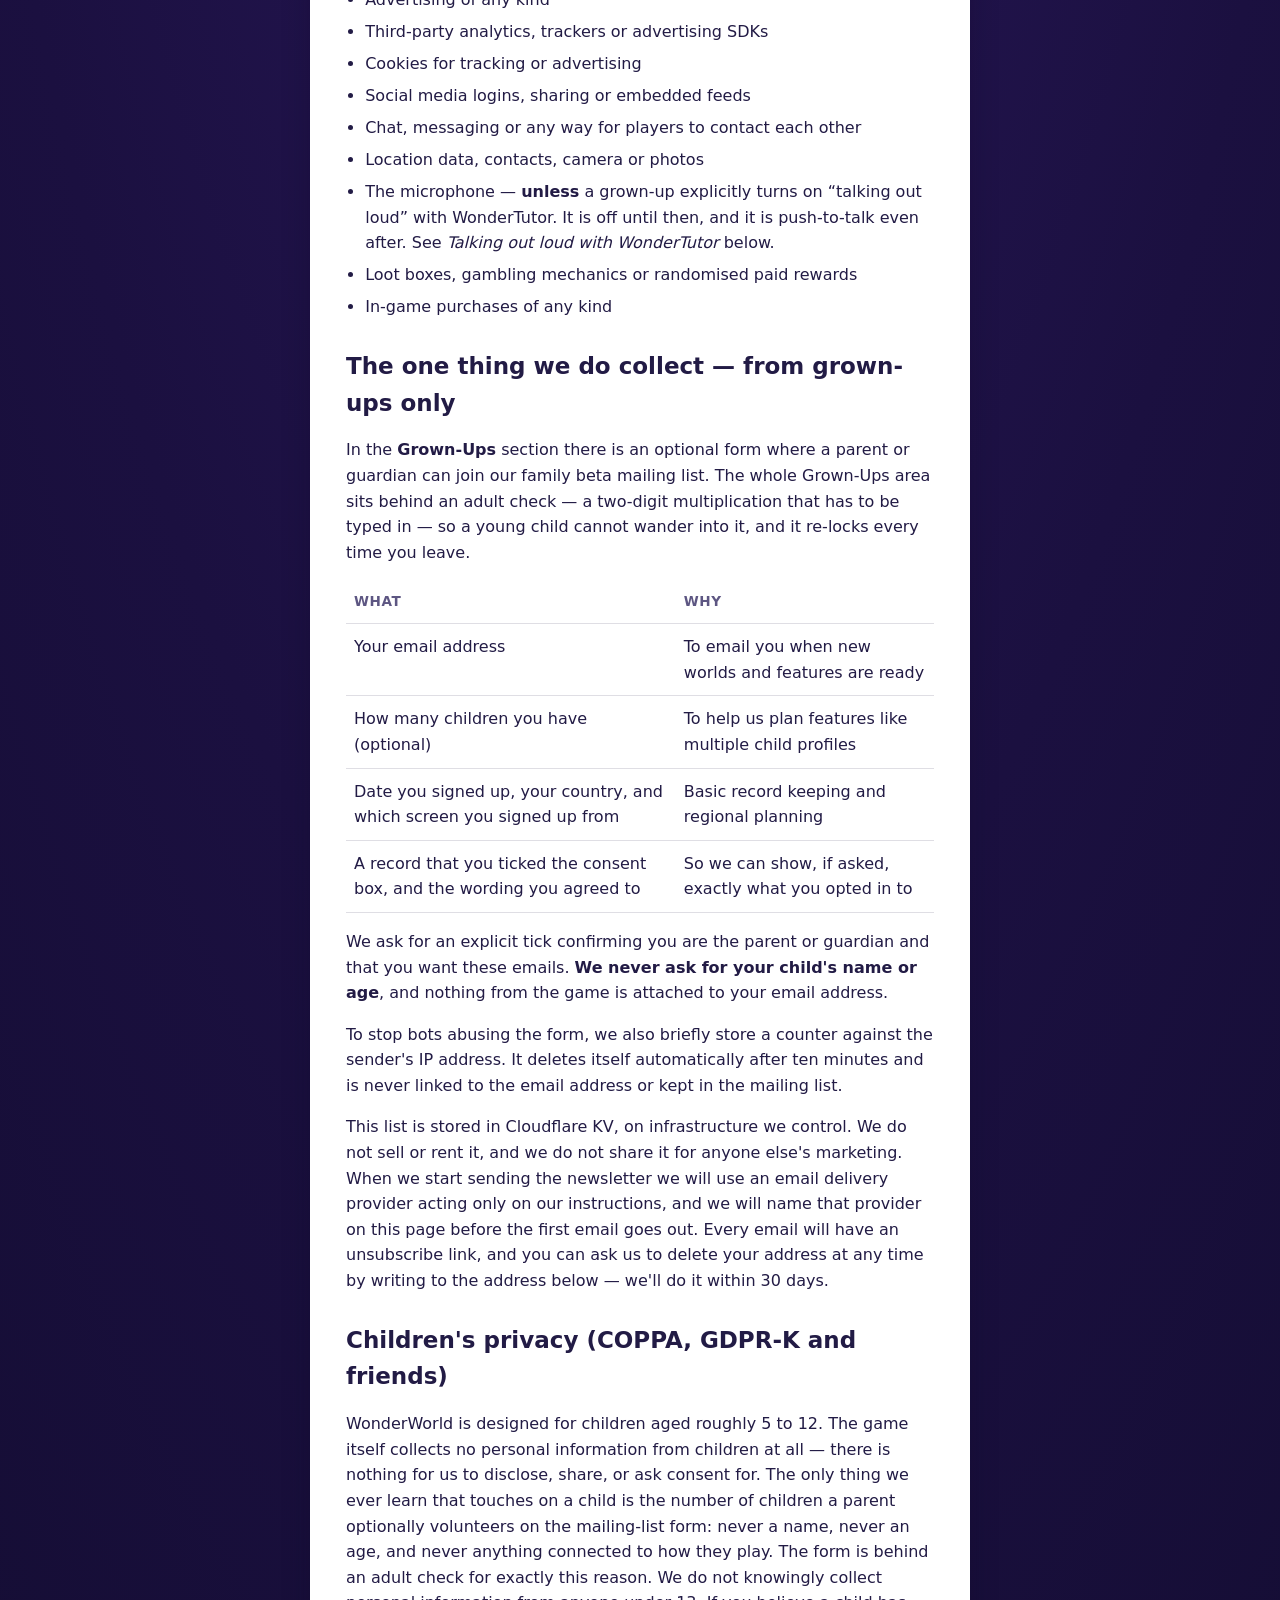
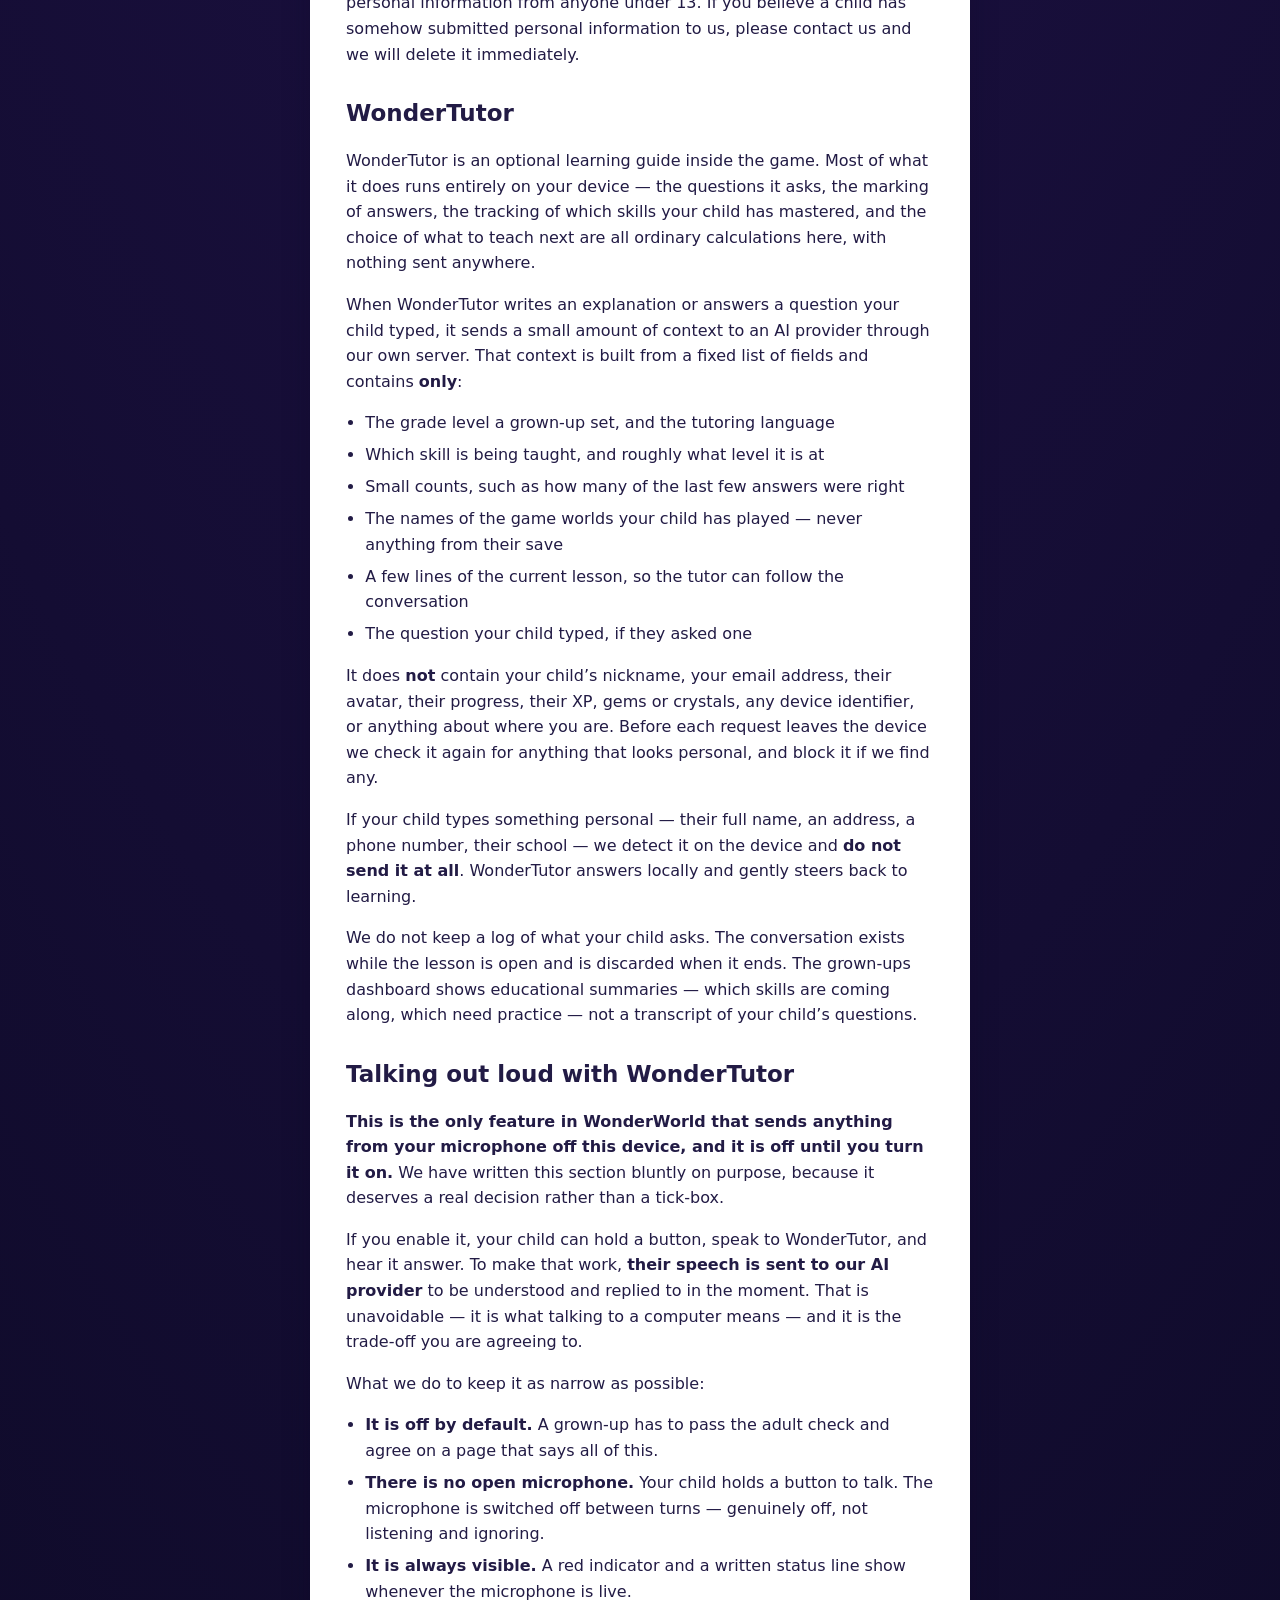
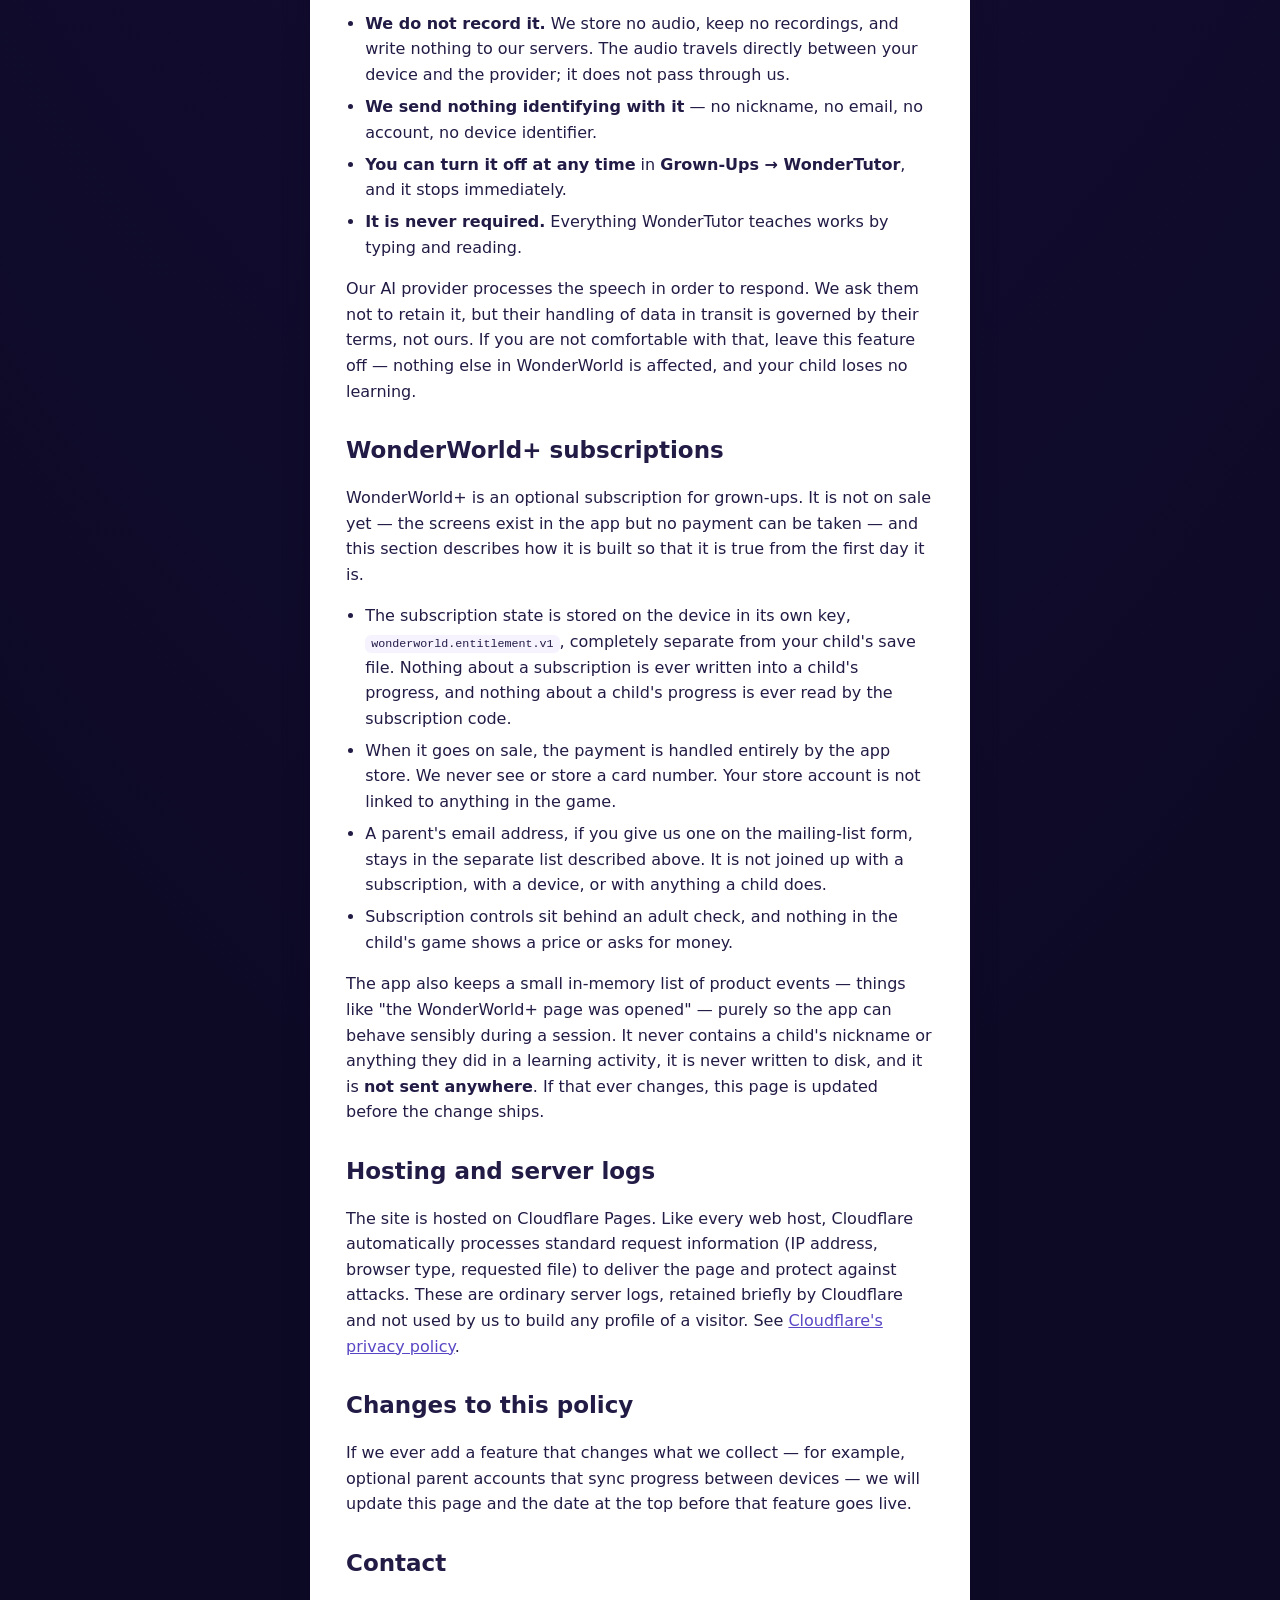
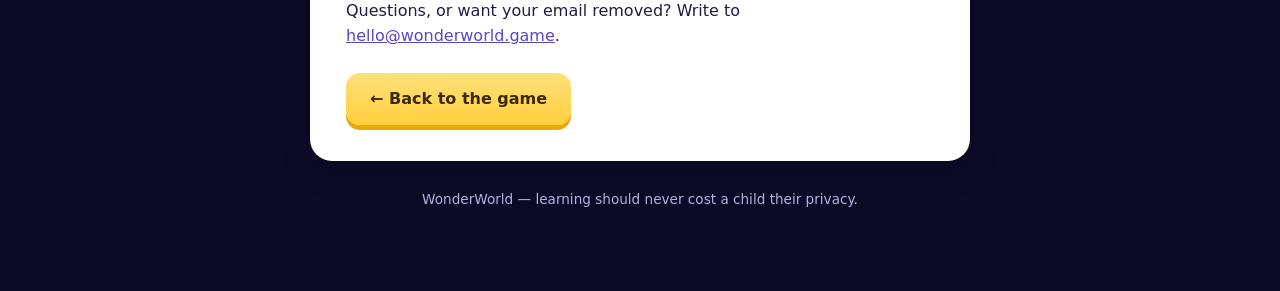
==== commit 4f068e35: "updated" ====
--- a/privacy.html
+++ b/privacy.html
@@ -80,7 +80,7 @@
     <p>
       It also holds the learning record that makes the Grown-Ups dashboard work: how many
       questions were answered correctly and incorrectly in each subject, the difficulty level
-      the maths game has adapted to, a list of the last 60 activities completed, total time
+      the math game has adapted to, a list of the last 60 activities completed, total time
       played, the number of sessions, and your sound and accessibility settings. This is the
       most detailed information in the game, and it is exactly the part that never leaves
       your browser.
